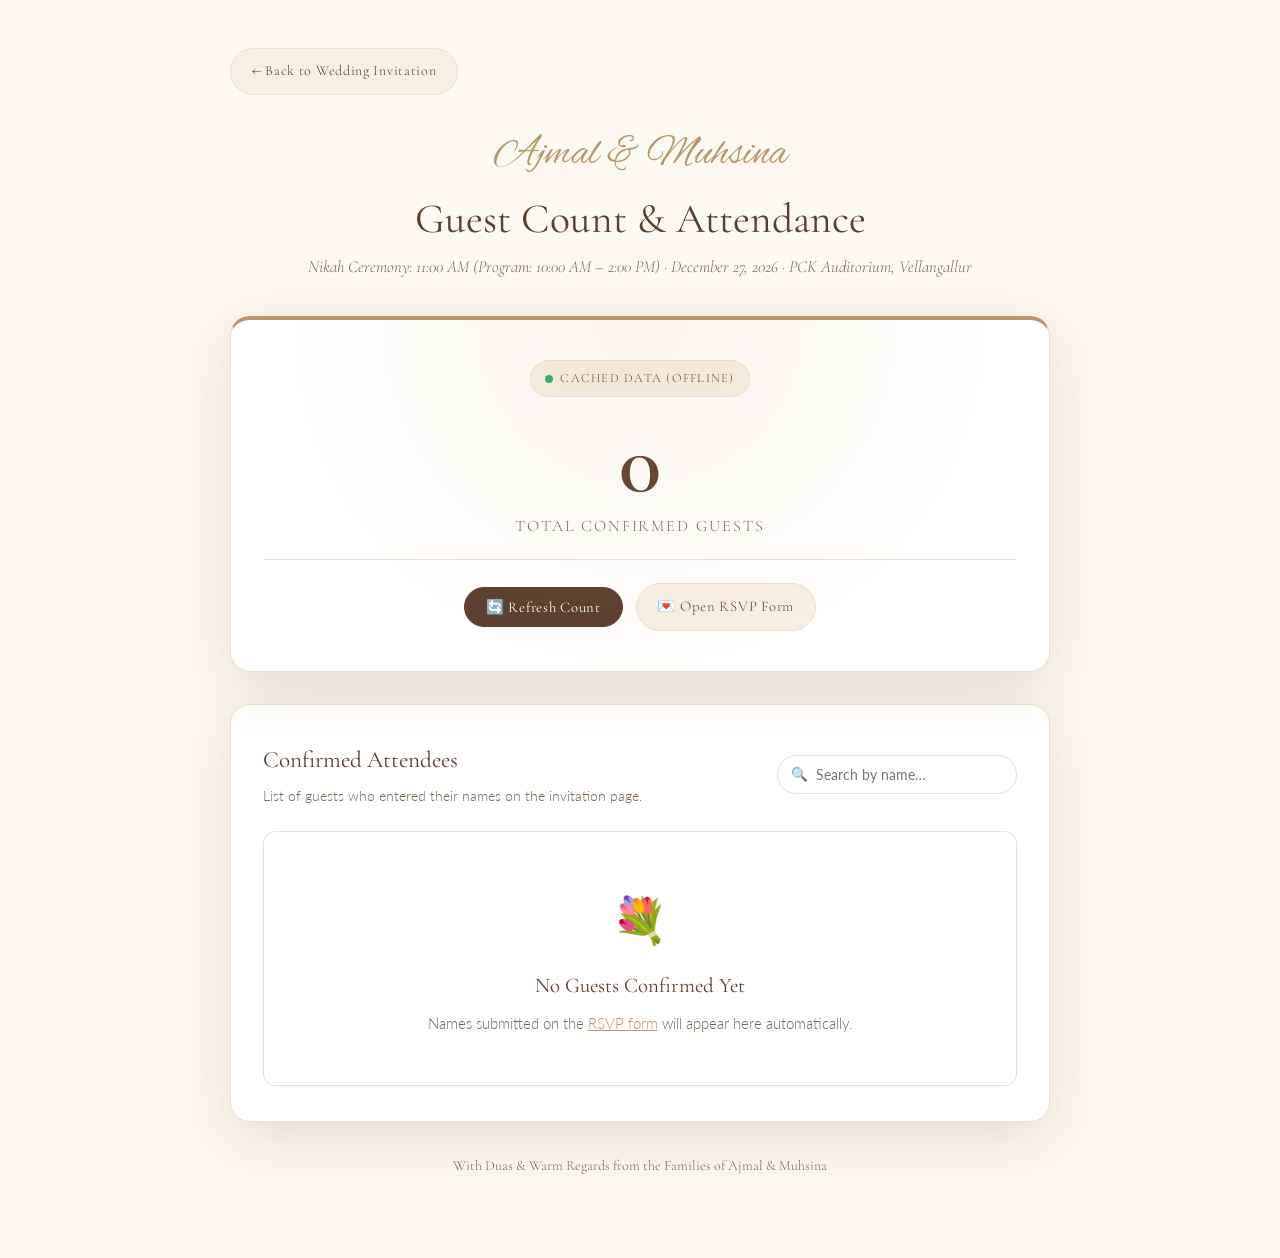
==== guest-count.html @ f3070ba5 "count-reminder" ====
<!DOCTYPE html>
<html lang="en">

<head>
  <meta charset="UTF-8" />
  <meta name="viewport" content="width=device-width, initial-scale=1.0" />
  <title>Guest Count &amp; Attendees — Ajmal &amp; Muhsina Wedding</title>
  <meta name="description" content="Live guest count and attendees list for the wedding of Ajmal &amp; Muhsina." />
  <link rel="preconnect" href="https://fonts.googleapis.com" />
  <link rel="preconnect" href="https://fonts.gstatic.com" crossorigin />
  <link
    href="https://fonts.googleapis.com/css2?family=Alex+Brush&family=Amiri:ital,wght@0,400;0,700;1,400&family=Cormorant+Garamond:ital,wght@0,300;0,400;0,500;0,600;1,300;1,400;1,600&family=Great+Vibes&family=Lato:wght@300;400;700&family=Playfair+Display:ital,wght@0,400;0,600;1,400&display=swap"
    rel="stylesheet" />
  <link rel="stylesheet" href="style.css" />
</head>

<body class="count-page" id="guest-count-page">

  <div class="count-page__container">

    <!-- Top Navigation / Return -->
    <div style="margin-bottom: 1.5rem; text-align: left;">
      <a href="index.html" class="btn-action btn-action--secondary" style="font-size: 0.88rem;">
        <span>← Back to Wedding Invitation</span>
      </a>
    </div>

    <!-- Header -->
    <header class="count-page__header">
      <div class="count-page__brand script">Ajmal &amp; Muhsina</div>
      <h1 class="count-page__title serif">Guest Count &amp; Attendance</h1>
      <p class="count-page__sub">Nikah Ceremony: 11:00 AM (Program: 10:00 AM – 2:00 PM) · December 27, 2026 · PCK Auditorium, Vellangallur</p>
    </header>

    <!-- Main Counter Card -->
    <section class="count-card-main">
      <div class="guest-counter-badge" style="margin-bottom: 0.8rem;">
        <span class="live-dot"></span>
        <span id="guest-sync-status">Live Count</span>
      </div>

      <div>
        <div class="count-big-number" id="guest-total-count">0</div>
        <div class="count-label-sub">Total Confirmed Guests</div>
      </div>

      <div class="count-actions-bar">
        <button type="button" class="btn-action btn-action--primary" onclick="loadGuestCountData(true)">
          <span>🔄 Refresh Count</span>
        </button>
        <a href="index.html#rsvp" class="btn-action btn-action--secondary">
          <span>💌 Open RSVP Form</span>
        </a>
        <button type="button" id="btn-open-sheet" class="btn-action btn-action--secondary" style="display: none;" onclick="openGoogleSheet()">
          <span>📊 Open Google Sheet</span>
        </button>
      </div>
    </section>

    <!-- Guest Attendees List Card -->
    <section class="count-list-card">
      <div class="count-list-header">
        <div>
          <h3 class="serif">Confirmed Attendees</h3>
          <p style="font-size: 0.88rem; color: var(--text-muted); margin-top: 0.2rem;">
            List of guests who entered their names on the invitation page.
          </p>
        </div>

        <div class="search-wrap">
          <span class="search-icon">🔍</span>
          <input
            type="text"
            id="guest-search"
            class="guest-search-input"
            placeholder="Search by name…"
            oninput="filterGuestList()"
          />
        </div>
      </div>

      <div class="guests-table-wrap">
        <table class="guests-table" id="guests-table">
          <thead>
            <tr>
              <th style="width: 70px; text-align: center;">#</th>
              <th>Guest Name</th>
              <th style="width: 220px;">Confirmed On</th>
            </tr>
          </thead>
          <tbody id="guests-tbody">
            <!-- Dynamically populated -->
          </tbody>
        </table>

        <!-- Empty State -->
        <div id="guests-empty-state" class="guests-empty-state">
          <div class="guests-empty-icon">💐</div>
          <h4 class="serif" style="font-size: 1.3rem; color: var(--brown); margin-bottom: 0.4rem;">No Guests Confirmed Yet</h4>
          <p style="font-size: 0.92rem; color: var(--text-muted);">
            Names submitted on the <a href="index.html#rsvp" style="color: var(--gold); text-decoration: underline;">RSVP form</a> will appear here automatically.
          </p>
        </div>
      </div>
    </section>

    <!-- Footer Note -->
    <footer style="text-align: center; color: var(--text-muted); font-size: 0.88rem; font-family: var(--font-serif); margin-top: 1.5rem;">
      <p>With Duas &amp; Warm Regards from the Families of Ajmal &amp; Muhsina</p>
    </footer>

  </div>

  <script src="script.js?v=2.2"></script>
  <script>
    // Immediate execution guarantee
    if (typeof loadGuestCountData === 'function') {
      loadGuestCountData(false);
    }
  </script>
</body>

</html>
---- style.css ----
/* ═══════════════════════════════════════════
   WEDDING INVITATION — PREMIUM CSS
   Ajmal & Muhsina · December 2026
═══════════════════════════════════════════ */

/* ── RESET & TOKENS ── */
*, *::before, *::after { box-sizing: border-box; margin: 0; padding: 0; }

:root {
  --cream:        #fdf8f1;
  --cream-warm:   #f7efe3;
  --cream-muted:  #c8b89a;
  --parchment:    #ede0cc;
  --gold:         #b8976a;
  --gold-light:   #d4b483;
  --gold-pale:    #f0e0c0;
  --brown:        #5c3d2e;
  --brown-dark:   #3a2418;
  --brown-deep:   #2a1a0e;
  --green-sage:   #7a9e7e;
  --text-main:    #3a2a1a;
  --text-muted:   #7a6655;
  --text-light:   #a89070;
  --shadow-soft:  0 8px 40px rgba(90,60,30,.10);
  --shadow-card:  0 16px 60px rgba(90,60,30,.14);
  --radius-lg:    20px;
  --radius-card:  16px;
  --transition:   0.35s cubic-bezier(.4,0,.2,1);
  --font-script:  'Alex Brush', 'Great Vibes', cursive;
  --font-serif:   'Cormorant Garamond', 'Playfair Display', serif;
  --font-body:    'Lato', sans-serif;
  --font-arabic:  'Amiri', 'Traditional Arabic', serif;
}

html { scroll-behavior: smooth; font-size: 16px; }

body {
  background: var(--cream);
  color: var(--text-main);
  font-family: var(--font-body);
  font-weight: 300;
  line-height: 1.75;
  overflow-x: hidden;
}

/* ── TYPOGRAPHY HELPERS ── */
.script   { font-family: var(--font-script); }
.serif    { font-family: var(--font-serif); font-weight: 400; }
.script-lg { font-family: var(--font-script); font-size: clamp(1.6rem, 3vw, 2.4rem); color: var(--brown); }

/* ── UTILITIES ── */
.container { max-width: 1100px; margin: 0 auto; padding: 0 2rem; text-align: center; }
.container--narrow { max-width: 780px; }
.hidden { display: none !important; }

/* ══════════════════════════════════════════ */
/*  NAV                                       */
/* ══════════════════════════════════════════ */
.nav {
  position: fixed; top: 0; left: 0; right: 0; z-index: 100;
  display: flex; align-items: center; justify-content: space-between;
  padding: 1.1rem 2.5rem;
  background: rgba(253,248,241,.92);
  backdrop-filter: blur(12px);
  border-bottom: 1px solid rgba(184,151,106,.18);
  transition: box-shadow var(--transition);
}
.nav.scrolled { box-shadow: 0 4px 24px rgba(90,60,30,.10); }
.nav-brand {
  font-size: 2rem; color: var(--gold); letter-spacing: 0.02em;
  pointer-events: none; user-select: none;
}
.nav-links { list-style: none; display: flex; gap: 2.4rem; }
.nav-links a {
  text-decoration: none; font-family: var(--font-serif);
  font-size: 0.92rem; letter-spacing: .12em; text-transform: uppercase;
  color: var(--text-main); transition: color var(--transition);
  position: relative; padding-bottom: 3px;
}
.nav-links a::after {
  content: ''; position: absolute; bottom: 0; left: 50%; right: 50%;
  height: 1px; background: var(--gold);
  transition: left var(--transition), right var(--transition);
}
.nav-links a:hover { color: var(--gold); }
.nav-links a:hover::after { left: 0; right: 0; }
.nav-toggle { display: none; background: none; border: none; font-size: 1.4rem; cursor: pointer; color: var(--brown); }

/* ══════════════════════════════════════════ */
/*  HERO — Image-Free Premium Edition         */
/* ══════════════════════════════════════════ */
.hero {
  position: relative;
  min-height: 100vh;
  display: flex; align-items: center; justify-content: center;
  overflow: hidden;
}

/* ── Layered parchment / cream background ── */
.hero-bg-gradient {
  position: absolute; inset: 0; z-index: 0;
  background:
    radial-gradient(ellipse 80% 60% at 50% 0%,   #f7efe3 0%, transparent 70%),
    radial-gradient(ellipse 60% 50% at 10% 100%,  #ede0cc 0%, transparent 65%),
    radial-gradient(ellipse 60% 50% at 90% 100%,  #ede0cc 0%, transparent 65%),
    linear-gradient(170deg, #fdf8f1 0%, #f3e8d8 50%, #ede0cc 100%);
}

/* Subtle paper noise texture overlay */
.hero-noise {
  position: absolute; inset: 0; z-index: 1; pointer-events: none;
  background-image: url("data:image/svg+xml,%3Csvg xmlns='http://www.w3.org/2000/svg' width='300' height='300'%3E%3Cfilter id='n'%3E%3CfeTurbulence type='fractalNoise' baseFrequency='0.75' numOctaves='4' stitchTiles='stitch'/%3E%3C/filter%3E%3Crect width='300' height='300' filter='url(%23n)' opacity='0.03'/%3E%3C/svg%3E");
  opacity: 0.5;
}
@media (max-width: 900px) {
  .hero-noise { display: none; }
}

/* ── Botanical SVG panels ── */
.hero-floral {
  position: absolute; z-index: 2; pointer-events: none;
  width: clamp(220px, 26vw, 380px);
}
.hero-floral--tl { top: -20px; left: -20px; transform-origin: top left; }
.hero-floral--br { bottom: -20px; right: -20px; transform-origin: bottom right; transform: scaleX(-1); }

/* ── Corner frame swirls ── */
.hero-corner {
  position: absolute; z-index: 3; pointer-events: none;
  width: clamp(80px, 9vw, 130px); height: auto;
}
.hero-corner--tl { top: 0; left: 0; }
.hero-corner--tr { top: 0; right: 0; }
.hero-corner--bl { bottom: 0; left: 0; transform: rotate(180deg) scaleX(-1); }
.hero-corner--br { bottom: 0; right: 0; transform: scaleX(-1) rotate(180deg); }

/* ── Ambient gold glow orbs (Soft gradient without expensive filter: blur) ── */
.hero-orb {
  position: absolute; border-radius: 50%; pointer-events: none; z-index: 1;
}
.hero-orb--1 {
  width: 700px; height: 700px;
  background: radial-gradient(circle, rgba(212,180,131,.25) 0%, rgba(240,224,192,.08) 45%, transparent 70%);
  top: 50%; left: 50%; transform: translate(-50%, -50%);
  will-change: transform;
  animation: orbFloat1 10s ease-in-out infinite;
}
.hero-orb--2 {
  width: 320px; height: 320px;
  background: radial-gradient(circle, rgba(184,151,106,.18) 0%, transparent 70%);
  bottom: 80px; left: 8%;
  will-change: transform;
  animation: orbFloat2 13s ease-in-out infinite;
}
.hero-orb--3 {
  width: 280px; height: 280px;
  background: radial-gradient(circle, rgba(200,173,133,.15) 0%, transparent 70%);
  bottom: 80px; right: 8%;
  will-change: transform;
  animation: orbFloat2 11s ease-in-out infinite reverse;
}
@keyframes orbFloat1 { 0%,100% { transform: translate(-50%, -50%) translate3d(0, 0, 0); } 50% { transform: translate(-50%, -50%) translate3d(0, -20px, 0); } }
@keyframes orbFloat2 { 0%,100% { transform: translate3d(0, 0, 0); } 50% { transform: translate3d(0, -15px, 0); } }

@media (max-width: 900px) {
  .hero-orb--1, .hero-orb--2, .hero-orb--3 {
    animation: none !important;
  }
}

/* ══════════════════════════════════════════ */
/*  HERO CONTENT                              */
/* ══════════════════════════════════════════ */
.hero-content {
  position: relative; z-index: 10;
  display: flex; flex-direction: column; align-items: center;
  gap: 0; padding: clamp(110px, 14vh, 130px) 2rem 2.5rem;
  text-align: center;
}

/* ── Top label row ── */
.hero-top-row {
  display: flex; align-items: center; gap: 1.2rem; margin-bottom: 1rem;
}
.hero-line-dec {
  display: block; width: 60px; height: 1px;
  background: linear-gradient(to right, transparent, var(--gold));
}
.hero-top-row .hero-line-dec:last-child {
  background: linear-gradient(to left, transparent, var(--gold));
}
.hero-pre {
  font-family: var(--font-serif); font-style: italic;
  color: var(--text-muted); font-size: clamp(.82rem, 1.6vw, 1rem);
  letter-spacing: .18em; white-space: nowrap;
}

/* ── Date badge ── */
.hero-date-badge {
  display: inline-flex; align-items: center;
  border: 1px solid var(--gold);
  border-radius: 50px; padding: .4rem 1.6rem;
  font-family: var(--font-serif); font-size: clamp(.72rem, 1.3vw, .88rem);
  letter-spacing: .22em; text-transform: uppercase;
  color: var(--gold); margin-bottom: 1.4rem;
  background: rgba(255,255,255,.85);
  backdrop-filter: blur(6px);
  box-shadow: 0 2px 18px rgba(184,151,106,.15);
}
@media (max-width: 900px) {
  .nav { backdrop-filter: none; background: rgba(253,248,241, 0.98); }
  .hero-date-badge { backdrop-filter: none; background: rgba(255,255,255, 0.92); }
}

/* ══════════════════════════════════════════ */
/*  SVG SCRIPT NAME — WRITE-ON ANIMATION      */
/* ══════════════════════════════════════════ */
.hero-name-block {
  line-height: 0; /* remove inline-block gap */
  margin: -0.3rem 0;
}
.hero-svg-name {
  width: clamp(340px, 62vw, 700px);
  height: auto;
  overflow: visible;
}
.svg-name-text {
  font-family: var(--font-script);
  font-size: 110px;
  fill: transparent;
  stroke: var(--brown);
  stroke-width: 1.4;
  paint-order: stroke fill;
  filter: drop-shadow(0 2px 8px rgba(90,40,15,.12));
  /* Write-on: the animation is applied via JS using getComputedTextLength */
}
@media (max-width: 900px) {
  .svg-name-text { filter: none; }
}

/* After draw completes, fill fades in */
.svg-name-text.filled {
  animation: nameFill 1.2s ease forwards;
}
@keyframes nameFill {
  from { fill: transparent; stroke: var(--brown); stroke-width: 1.2; }
  to   { fill: var(--brown); stroke: var(--brown); stroke-width: 0; }
}

/* ── Ampersand row ── */
.hero-amp-row {
  display: flex; align-items: center; gap: 1.4rem;
  margin: 0.4rem 0 0.4rem;
}
.hero-ornament {
  color: var(--gold); font-size: .9rem; opacity: .7;
  animation: twinkle 3s ease-in-out infinite;
}
.hero-ornament:last-child { animation-delay: 1.5s; }
@keyframes twinkle { 0%,100% { opacity:.7; transform:scale(1); } 50% { opacity:1; transform:scale(1.3); } }
.hero-amp-big {
  font-family: var(--font-script); font-size: clamp(2.4rem, 5vw, 4rem);
  color: var(--gold); line-height: 1;
}

/* ── Tagline ── */
.hero-tagline {
  font-family: var(--font-serif); font-style: italic;
  color: var(--text-muted); font-size: clamp(.88rem, 1.7vw, 1.05rem);
  letter-spacing: .1em; margin-top: 1rem;
}

/* ── Gold rule ── */
.hero-rule {
  display: flex; align-items: center; gap: 1rem; margin: 1rem 0 0.8rem;
}
.rule-line { flex: 1; max-width: 100px; height: 1px; background: var(--gold); opacity: .5; }
.rule-icon { color: var(--gold); font-size: .55rem; }

/* ── Footer row ── */
.hero-footer-row { margin-bottom: 0.6rem; }
.hero-location {
  font-family: var(--font-serif); font-size: clamp(.78rem, 1.4vw, .92rem);
  letter-spacing: .1em; color: var(--text-muted);
}

/* ── Scroll CTA ── */
.hero-scroll {
  display: flex; flex-direction: column; align-items: center; gap: 0.3rem;
  text-decoration: none; color: var(--text-muted);
  font-family: var(--font-serif); font-size: .78rem; letter-spacing: .15em;
  margin-top: 1rem; animation: bounce 2.2s ease-in-out infinite;
  text-transform: uppercase;
}
.scroll-arrow { font-size: 1.1rem; color: var(--gold); }
@keyframes bounce { 0%,100% { transform: translateY(0); } 50% { transform: translateY(6px); } }

/* ── FADE ANIMATIONS ── */
.fade-in-up { opacity: 0; transform: translateY(28px); animation: fadeUp .9s ease forwards; }
.delay-1 { animation-delay: .3s; }
.delay-2 { animation-delay: .7s; }
.delay-3 { animation-delay: 1.1s; }
.delay-4 { animation-delay: 1.5s; }
.delay-5 { animation-delay: 2.2s; }
.delay-6 { animation-delay: 2.7s; }
@keyframes fadeUp { to { opacity: 1; transform: translateY(0); } }

/* ── SCROLL REVEAL ── */
.reveal { opacity: 0; transform: translateY(36px); transition: opacity .8s ease, transform .8s ease; }
.reveal.visible { opacity: 1; transform: translateY(0); }




/* ══════════════════════════════════════════ */
/*  SECTIONS                                  */
/* ══════════════════════════════════════════ */
.section { padding: 100px 0; }
.section--warm { background: var(--cream-warm); }
.section--dark { background: var(--brown-dark); }

.section-label {
  font-family: var(--font-serif); font-style: italic;
  color: var(--gold); font-size: .9rem; letter-spacing: .18em;
  margin-bottom: .8rem; text-transform: uppercase;
}
.section-title {
  font-size: clamp(2rem, 4.5vw, 3.2rem);
  color: var(--brown); line-height: 1.2;
  margin-bottom: 1.2rem;
}
.section-sub {
  font-family: var(--font-serif); font-style: italic;
  color: var(--gold); font-size: 1rem; margin-bottom: 3rem;
}
.invitation-body {
  max-width: 600px; margin: 0 auto 2.8rem;
  color: var(--text-muted); line-height: 1.9;
  font-size: 1.03rem;
}

/* ══════════════════════════════════════════ */
/*  INVITATION — DATE CARD                    */
/* ══════════════════════════════════════════ */
.date-card {
  display: flex; align-items: center; justify-content: center; gap: 0;
  background: white; border: 1px solid var(--parchment);
  border-radius: var(--radius-lg);
  box-shadow: var(--shadow-card);
  max-width: 540px; margin: 0 auto 2.4rem;
  overflow: hidden;
}
.date-col {
  flex: 1; display: flex; flex-direction: column; align-items: center;
  padding: 2.4rem 1.4rem; gap: .3rem;
}
.date-col--main {
  background: linear-gradient(135deg, var(--brown) 0%, var(--brown-dark) 100%);
  border-radius: 12px; margin: 10px;
  padding: 2rem 2.4rem; flex: 0 0 auto;
  box-shadow: 0 4px 24px rgba(90,40,15,.3);
}
.date-label {
  font-family: var(--font-serif); text-transform: uppercase;
  letter-spacing: .2em; font-size: .72rem;
  color: var(--text-light);
}
.date-col--main .date-label { color: rgba(255,255,255,.6); }
.date-value { font-family: var(--font-script); font-size: 2.2rem; color: var(--brown); line-height: 1.1; }
.date-number {
  font-family: var(--font-serif); font-size: 4rem; font-weight: 300;
  color: white; line-height: 1; letter-spacing: -.02em;
}
.date-day {
  font-family: var(--font-serif); font-style: italic;
  color: var(--gold-light); font-size: .88rem; letter-spacing: .1em;
}

/* INFO PILLS */
.time-venue-row {
  display: flex; flex-wrap: wrap; justify-content: center; gap: 1rem; margin-bottom: 2rem;
}
.info-pill {
  display: flex; align-items: center; gap: .6rem;
  padding: .7rem 1.4rem; background: white;
  border: 1px solid var(--parchment); border-radius: 50px;
  box-shadow: var(--shadow-soft);
  font-family: var(--font-serif); font-size: .92rem; color: var(--text-muted);
  transition: transform var(--transition);
}
.info-pill:hover { transform: translateY(-2px); }
.info-icon { font-size: 1rem; }

/* BUTTONS */
.btn-outline {
  display: inline-flex;
  align-items: center;
  justify-content: center;
  gap: .5rem;
  padding: .85rem 1.8rem;
  border: 1.5px solid var(--gold);
  border-radius: 50px;
  font-family: var(--font-serif);
  font-size: .95rem;
  letter-spacing: .1em;
  color: var(--brown);
  text-decoration: none;
  transition: all var(--transition);
  margin-bottom: 0;
  line-height: 1.2;
}
.btn-outline:hover { background: var(--gold); color: white; transform: translateY(-2px); }
.btn-primary {
  display: block; width: 100%; padding: 1.1rem;
  background: linear-gradient(135deg, var(--brown) 0%, var(--brown-dark) 100%);
  color: white; border: none; border-radius: 50px; cursor: pointer;
  font-family: var(--font-serif); font-size: 1.05rem; letter-spacing: .1em;
  transition: all var(--transition); margin-top: 1.6rem;
  box-shadow: 0 8px 28px rgba(90,40,15,.28);
}
.btn-primary:hover { transform: translateY(-3px); box-shadow: 0 12px 36px rgba(90,40,15,.38); }
.btn-text {
  font-family: var(--font-serif); font-style: italic;
  color: var(--gold); text-decoration: none; font-size: 1rem;
  letter-spacing: .06em; transition: color var(--transition);
}
.btn-text:hover { color: var(--brown); }

/* ── COUNTDOWN ── */
.countdown-wrap {
  display: flex; align-items: center; justify-content: center; gap: 1rem;
  margin-top: 1rem;
}
.countdown-item {
  display: flex; flex-direction: column; align-items: center;
  background: linear-gradient(135deg, var(--brown) 0%, var(--brown-dark) 100%);
  border-radius: 14px; padding: 1.2rem 1.6rem; min-width: 90px;
  box-shadow: 0 8px 28px rgba(90,40,15,.22);
}
.cd-num {
  font-family: var(--font-serif); font-size: 2.4rem; font-weight: 300;
  color: white; line-height: 1;
}
.cd-label {
  font-size: .68rem; text-transform: uppercase; letter-spacing: .18em;
  color: rgba(255,255,255,.6); margin-top: .2rem;
}
.cd-sep { font-family: var(--font-serif); font-size: 2rem; color: var(--gold); }

/* ══════════════════════════════════════════ */
/*  OUR LOVE STORY SECTION                    */
/* ══════════════════════════════════════════ */
.story-section {
  background: var(--cream-warm);
}
.story-quote {
  font-size: clamp(1.4rem, 2.5vw, 2.1rem);
  color: var(--brown);
  margin-top: -.5rem; margin-bottom: 2.5rem;
}

/* ── Milestones Grid ── */
.story-milestones {
  display: grid;
  grid-template-columns: repeat(4, 1fr);
  gap: 1.2rem;
  margin-bottom: 2.8rem;
}
@media (max-width: 900px) {
  .story-milestones {
    grid-template-columns: repeat(2, 1fr);
  }
}
@media (max-width: 500px) {
  .story-milestones {
    grid-template-columns: 1fr;
  }
}
.milestone-card {
  background: white;
  padding: 1.4rem 1.1rem;
  border-radius: var(--radius-card);
  border: 1px solid var(--parchment);
  box-shadow: var(--shadow-soft);
  text-align: center;
  transition: transform var(--transition);
}
.milestone-card:hover { transform: translateY(-4px); }
.milestone-icon { font-size: 1.8rem; margin-bottom: .4rem; }
.milestone-year {
  display: inline-block;
  font-family: var(--font-serif); font-size: .75rem;
  letter-spacing: .15em; text-transform: uppercase;
  color: var(--gold); background: var(--cream-warm);
  padding: .2rem .7rem; border-radius: 50px;
  margin-bottom: .6rem;
}
.milestone-card h3 {
  font-family: var(--font-serif); font-size: 1.1rem;
  color: var(--brown); margin-bottom: .4rem;
}
.milestone-card p {
  font-size: .85rem; color: var(--text-muted); line-height: 1.55;
}

/* ── Narrative Story Card ── */
.story-card {
  background: white;
  border-radius: var(--radius-lg);
  border: 1px solid var(--parchment);
  box-shadow: var(--shadow-card);
  padding: 3rem 2.4rem 2.5rem;
  text-align: left;
  position: relative;
  overflow: hidden;
}
.story-card::before {
  content: '';
  position: absolute; top: 0; left: 0; right: 0; height: 4px;
  background: linear-gradient(to right, var(--gold-light), var(--brown), var(--gold-light));
}
.story-card__header {
  display: flex; align-items: center; justify-content: center; gap: .8rem;
  margin-bottom: 2rem; color: var(--gold);
}
.story-card__sub {
  font-family: var(--font-serif); font-size: .82rem;
  letter-spacing: .2em; text-transform: uppercase;
  color: var(--text-muted);
}
.story-card__dec { font-size: .7rem; }

.story-body {
  max-width: 680px; margin: 0 auto;
}
.story-p {
  font-family: var(--font-serif);
  font-size: 1.1rem;
  color: var(--text-main);
  line-height: 1.85;
  margin-bottom: 1.4rem;
}
.story-lead {
  font-size: 1.35rem; font-style: italic;
  color: var(--brown); line-height: 1.6;
  text-align: center; margin-bottom: 2rem;
}
.story-highlight-box {
  background: var(--cream-warm);
  border-left: 3px solid var(--gold);
  border-radius: 0 12px 12px 0;
  padding: 1.2rem 1.6rem;
  margin: 2rem 0;
  position: relative;
}
.story-highlight-box p {
  font-family: var(--font-serif); font-style: italic;
  font-size: 1.15rem; color: var(--brown-dark);
  line-height: 1.75; margin: 0;
}
.quote-mark {
  font-family: var(--font-serif); font-size: 3rem;
  color: var(--gold-light); position: absolute;
  top: -10px; right: 15px; opacity: .4;
  line-height: 1; pointer-events: none;
}
.story-tagline {
  font-size: 1.12rem; font-weight: 500;
  color: var(--brown); text-align: center;
  margin-top: 1.8rem; margin-bottom: .8rem;
}
.story-blessing {
  font-size: 1.15rem; text-align: center;
  color: var(--text-muted);
}
.story-blessing em {
  color: var(--brown); font-style: italic; font-weight: 600;
}
.story-ending {
  font-size: 1.15rem; text-align: center;
  color: var(--brown); font-style: italic; font-weight: 600;
  margin-top: 1.2rem; line-height: 1.8;
}

.story-card__footer {
  text-align: center; margin-top: 2rem;
  padding-top: 1.6rem;
  border-top: 1px solid var(--parchment);
}
.story-signature {
  font-size: 2.6rem; color: var(--gold);
}

@media (max-width: 600px) {
  .story-card { padding: 2rem 1.4rem 1.8rem; }
  .story-p { font-size: 1.02rem; line-height: 1.75; }
  .story-lead { font-size: 1.18rem; }
  .story-highlight-box { padding: 1rem 1.2rem; }
}

/* ══════════════════════════════════════════ */
/*  EVENTS — Card Grid                        */
/* ══════════════════════════════════════════ */
.events-grid {
  display: grid;
  grid-template-columns: repeat(auto-fit, minmax(320px, 1fr));
  gap: 2rem;
  margin-bottom: 3rem;
  max-width: 580px;
  margin-left: auto; margin-right: auto;
}

.event-card {
  background: white;
  border-radius: var(--radius-lg);
  box-shadow: var(--shadow-card);
  border: 1px solid var(--parchment);
  overflow: hidden;
  transition: transform var(--transition), box-shadow var(--transition);
}
.event-card:hover {
  transform: translateY(-6px);
  box-shadow: 0 16px 48px rgba(90,40,15,.18);
}
/* Highlighted card (wedding day) */
.event-card--highlight {
  border: 2px solid var(--gold);
  box-shadow: 0 8px 32px rgba(184,151,106,.25);
}

/* ── Ribbon / header ── */
.event-card__ribbon {
  padding: .7rem 1.4rem;
  font-family: var(--font-serif); font-size: .88rem;
  letter-spacing: .15em; text-transform: uppercase;
  background: linear-gradient(135deg, var(--brown) 0%, var(--brown-dark) 100%);
  color: white; text-align: center;
}
.event-card__ribbon--eve {
  background: linear-gradient(135deg, #6b5b3c 0%, #4a3c28 100%);
}
.event-card__ribbon--wedding {
  background: linear-gradient(135deg, var(--gold) 0%, #c8a057 100%);
  color: var(--brown-dark);
}

/* ── Date block ── */
.event-card__date {
  display: flex; flex-direction: column; align-items: center;
  padding: 1.4rem 1rem .8rem;
  border-bottom: 1px solid var(--parchment);
}
.event-card__day {
  font-family: var(--font-serif); font-size: 3.4rem; font-weight: 300;
  color: var(--brown); line-height: 1; letter-spacing: -.02em;
}
.event-card__month {
  font-family: var(--font-script); font-size: 1.5rem;
  color: var(--gold); line-height: 1.3;
}
.event-card__weekday {
  font-family: var(--font-serif); font-style: italic;
  font-size: .82rem; color: var(--text-muted);
  letter-spacing: .12em;
}

/* ── Details block ── */
.event-card__details {
  padding: 1.2rem 1.4rem 1.6rem;
}
.event-card__row {
  display: flex; align-items: flex-start; gap: .6rem;
  margin-bottom: .7rem;
  font-family: var(--font-body); font-size: .92rem; color: var(--text-muted);
  line-height: 1.6;
}
.event-card__row--sub {
  padding-left: .2rem;
  font-size: .88rem;
}
.event-card__icon { flex-shrink: 0; font-size: 1rem; }

.event-card__map-link {
  display: inline-block;
  font-family: var(--font-serif); font-style: italic;
  font-size: .88rem; color: var(--gold);
  text-decoration: none; margin-top: .3rem; margin-bottom: .6rem;
  letter-spacing: .05em;
  transition: color var(--transition);
}
.event-card__map-link:hover { color: var(--brown); }

.event-card__divider {
  width: 100%; height: 1px;
  background: linear-gradient(to right, transparent, var(--gold-pale), transparent);
  margin: 1rem 0;
}

.event-card__note {
  font-family: var(--font-serif); font-style: italic;
  font-size: .82rem; color: var(--gold);
  margin-top: .4rem; text-align: center;
  letter-spacing: .08em;
}

.rings-wrap { display: flex; justify-content: center; }
.rings-img { width: 200px; height: 200px; object-fit: cover; border-radius: 50%; box-shadow: var(--shadow-card); }

/* ══════════════════════════════════════════ */
/*  ACCOMMODATION                             */
/* ══════════════════════════════════════════ */
.accom-grid {
  display: grid; grid-template-columns: 1fr 1fr; gap: 2rem;
  margin-top: 3rem;
}
.accom-card {
  background: white; border-radius: var(--radius-lg);
  box-shadow: var(--shadow-card); overflow: hidden;
  transition: transform var(--transition), box-shadow var(--transition);
  border: 1px solid var(--parchment);
}
.accom-card:hover { transform: translateY(-6px); box-shadow: 0 24px 70px rgba(90,40,15,.18); }
.accom-img-wrap { position: relative; height: 240px; overflow: hidden; }
.accom-img-wrap img { width: 100%; height: 100%; object-fit: cover; transition: transform .5s ease; }
.accom-card:hover .accom-img-wrap img { transform: scale(1.06); }
.accom-badge {
  position: absolute; top: 1rem; right: 1rem;
  background: var(--brown); color: white;
  padding: .3rem .85rem; border-radius: 50px;
  font-size: .72rem; letter-spacing: .12em; text-transform: uppercase;
}
.accom-badge--alt { background: var(--green-sage); }
.accom-body { padding: 1.6rem 2rem 2rem; text-align: left; }
.accom-body h3 { font-family: var(--font-serif); font-size: 1.4rem; color: var(--brown); margin-bottom: .5rem; }
.accom-body p { color: var(--text-muted); font-size: .9rem; line-height: 1.8; margin-bottom: 1rem; }

/* ══════════════════════════════════════════ */
/*  GALLERY                                   */
/* ══════════════════════════════════════════ */
.gallery-label { color: var(--gold-light) !important; }
.gallery-title { color: var(--cream) !important; }
.gallery-body  { color: var(--cream-muted) !important; }

.gallery-grid {
  display: grid;
  grid-template-columns: repeat(4, 1fr);
  grid-auto-rows: 240px;
  gap: 1.4rem;
  margin-top: 3rem;
  max-width: 1100px;
  margin-left: auto; margin-right: auto;
  grid-auto-flow: dense;
}
.gallery-item {
  position: relative; overflow: hidden;
  border-radius: var(--radius-card);
  cursor: pointer;
  box-shadow: 0 10px 30px rgba(0,0,0,.35);
  border: 1px solid rgba(184,151,106,.2);
}
.gallery-item img {
  width: 100%; height: 100%;
  object-fit: cover;
  transition: transform .6s cubic-bezier(.16,1,.3,1);
  display: block;
}

/* Premium Asymmetric Pattern (Desktop) */
@media (min-width: 901px) {
  .gallery-item:nth-child(7n+1) { grid-column: span 2; grid-row: span 2; }
  .gallery-item:nth-child(7n+2) { grid-column: span 1; grid-row: span 2; }
  .gallery-item:nth-child(7n+3) { grid-column: span 1; grid-row: span 1; }
  .gallery-item:nth-child(7n+4) { grid-column: span 1; grid-row: span 1; }
  .gallery-item:nth-child(7n+5) { grid-column: span 2; grid-row: span 1; }
  .gallery-item:nth-child(7n+6) { grid-column: span 1; grid-row: span 1; }
  .gallery-item:nth-child(7n+7) { grid-column: span 1; grid-row: span 1; }

  /* Engagement Grid Pattern (5 Items) */
  .gallery-grid--engagement .gallery-item:nth-child(1) { grid-column: span 2; grid-row: span 2; }
  .gallery-grid--engagement .gallery-item:nth-child(2) { grid-column: span 1; grid-row: span 2; }
  .gallery-grid--engagement .gallery-item:nth-child(3) { grid-column: span 1; grid-row: span 2; }
  .gallery-grid--engagement .gallery-item:nth-child(4) { grid-column: span 2; grid-row: span 2; }
  .gallery-grid--engagement .gallery-item:nth-child(5) { grid-column: span 2; grid-row: span 2; }
}

/* Premium Asymmetric Pattern (Tablet/Mobile) */
@media (max-width: 900px) {
  .gallery-grid {
    grid-template-columns: repeat(2, 1fr);
    grid-auto-rows: 200px;
    gap: 1rem;
  }
  .gallery-item:nth-child(5n+1) { grid-column: span 2; grid-row: span 2; }
  .gallery-item:nth-child(5n+2) { grid-column: span 1; grid-row: span 1; }
  .gallery-item:nth-child(5n+3) { grid-column: span 1; grid-row: span 1; }
  .gallery-item:nth-child(5n+4) { grid-column: span 1; grid-row: span 1; }
  .gallery-item:nth-child(5n+5) { grid-column: span 1; grid-row: span 1; }
  .gallery-item:nth-child(14) { grid-column: span 2; grid-row: span 1; }
}
.gallery-item:hover img { transform: scale(1.07); }
.gallery-caption {
  position: absolute; bottom: 0; left: 0; right: 0;
  padding: 3rem 1.4rem 1.2rem;
  background: linear-gradient(to top, rgba(15,8,3,.88), transparent);
  font-family: var(--font-serif); font-style: italic;
  color: var(--cream); font-size: 1.1rem; letter-spacing: .04em;
  transform: translateY(4px);
  transition: transform var(--transition);
}
.gallery-item:hover .gallery-caption { transform: translateY(0); }

/* ══════════════════════════════════════════ */
/*  RSVP & GUEST ATTENDANCE                   */
/* ══════════════════════════════════════════ */
.rsvp-section {
  position: relative;
}

/* ── Live Guest Counter Card ── */
.guest-counter-card {
  background: white;
  border: 1px solid var(--parchment);
  border-radius: var(--radius-lg);
  box-shadow: var(--shadow-card);
  padding: 1.5rem 2.2rem;
  max-width: 540px;
  margin: 0 auto 2.2rem;
  display: flex;
  align-items: center;
  justify-content: space-between;
  gap: 1.2rem;
  position: relative;
  overflow: hidden;
  border-top: 4px solid var(--gold);
}

.guest-counter-card::before {
  content: '';
  position: absolute;
  top: 0; left: 0; right: 0; bottom: 0;
  background: radial-gradient(circle at top right, rgba(212,180,131,0.12), transparent 70%);
  pointer-events: none;
}

.guest-counter-left {
  display: flex;
  align-items: center;
  gap: 1.2rem;
  text-align: left;
}

.guest-counter-icon {
  font-size: 2.6rem;
  line-height: 1;
  filter: drop-shadow(0 2px 8px rgba(184,151,106,0.25));
}

.guest-counter-number {
  font-family: var(--font-serif);
  font-size: 2.8rem;
  font-weight: 600;
  color: var(--brown);
  line-height: 1;
  display: inline-block;
  transition: transform 0.3s ease, color 0.3s ease;
}

.guest-counter-number.bump {
  animation: counterBump 0.5s cubic-bezier(0.175, 0.885, 0.32, 1.275);
}

@keyframes counterBump {
  0% { transform: scale(1); }
  50% { transform: scale(1.3); color: var(--gold); }
  100% { transform: scale(1); }
}

.guest-counter-label {
  font-family: var(--font-serif);
  font-size: 0.88rem;
  letter-spacing: 0.08em;
  text-transform: uppercase;
  color: var(--text-muted);
  margin-top: 0.2rem;
}

.guest-counter-badge {
  display: inline-flex;
  align-items: center;
  gap: 0.45rem;
  background: var(--cream-warm);
  border: 1px solid var(--parchment);
  color: var(--brown);
  font-family: var(--font-serif);
  font-size: 0.78rem;
  letter-spacing: 0.1em;
  text-transform: uppercase;
  padding: 0.4rem 0.9rem;
  border-radius: 50px;
  white-space: nowrap;
}

.live-dot {
  width: 8px;
  height: 8px;
  background: #27ae60;
  border-radius: 50%;
  display: inline-block;
  box-shadow: 0 0 0 0 rgba(39, 174, 96, 0.7);
  animation: livePulse 2s infinite;
}

@keyframes livePulse {
  0% { transform: scale(0.95); box-shadow: 0 0 0 0 rgba(39, 174, 96, 0.7); }
  70% { transform: scale(1); box-shadow: 0 0 0 6px rgba(39, 174, 96, 0); }
  100% { transform: scale(0.95); box-shadow: 0 0 0 0 rgba(39, 174, 96, 0); }
}

/* ── Guest Registration Form Card ── */
.guest-form-card {
  background: white;
  border-radius: var(--radius-lg);
  border: 1px solid var(--parchment);
  box-shadow: var(--shadow-card);
  max-width: 540px;
  margin: 0 auto;
  padding: 2.6rem 2.2rem;
  text-align: left;
  position: relative;
}

.guest-form-header {
  text-align: center;
  margin-bottom: 1.8rem;
}

.guest-form-header h3 {
  font-family: var(--font-serif);
  font-size: 1.55rem;
  color: var(--brown);
  margin-bottom: 0.35rem;
}

.guest-form-header p {
  font-size: 0.95rem;
  color: var(--text-muted);
}

/* ── Luxury Input Box System ── */
.luxury-form-group {
  margin-bottom: 0.5rem;
  display: flex;
  flex-direction: column;
  gap: 0.4rem;
}

.luxury-label-row {
  display: flex;
  justify-content: space-between;
  align-items: center;
  margin-bottom: 0.5rem;
}

.luxury-label {
  font-family: var(--font-serif);
  font-size: 0.96rem;
  font-weight: 600;
  letter-spacing: 0.12em;
  text-transform: uppercase;
  color: var(--brown-dark);
  display: flex;
  align-items: center;
  gap: 0.45rem;
}

.label-gem {
  color: var(--gold);
  font-size: 0.85rem;
}

.luxury-pill-tag {
  font-family: var(--font-serif);
  font-size: 0.75rem;
  letter-spacing: 0.1em;
  text-transform: uppercase;
  color: var(--gold);
  background: var(--cream-warm);
  border: 1px solid var(--parchment);
  padding: 0.22rem 0.65rem;
  border-radius: 50px;
}

/* The Luxury Input Wrap */
.luxury-input-box {
  position: relative;
  width: 100%;
  display: flex;
  align-items: center;
}

.luxury-input-icon {
  position: absolute;
  left: 1.25rem;
  top: 50%;
  transform: translateY(-50%);
  display: flex;
  align-items: center;
  justify-content: center;
  color: var(--gold);
  pointer-events: none;
  z-index: 2;
  transition: transform 0.25s ease, color 0.25s ease;
}

.luxury-input-box:focus-within .luxury-input-icon {
  color: var(--brown);
  transform: translateY(-50%) scale(1.1);
}

/* The Input Field */
.luxury-guest-input {
  width: 100% !important;
  height: 60px !important;
  padding: 0 3.2rem 0 3.6rem !important;
  background: #ffffff !important;
  border: 2px solid var(--parchment) !important;
  border-radius: 50px !important;
  font-family: var(--font-serif) !important;
  font-size: 1.25rem !important;
  font-weight: 500 !important;
  color: var(--brown-dark) !important;
  line-height: normal !important;
  outline: none !important;
  -webkit-appearance: none !important;
  -moz-appearance: none !important;
  appearance: none !important;
  box-shadow: 0 4px 16px rgba(90, 40, 15, 0.04), inset 0 2px 4px rgba(90, 40, 15, 0.02) !important;
  transition: all 0.3s cubic-bezier(0.16, 1, 0.3, 1) !important;
}

.luxury-guest-input:hover {
  border-color: var(--gold-light) !important;
  box-shadow: 0 6px 20px rgba(184, 151, 106, 0.15) !important;
}

.luxury-guest-input:focus {
  border-color: var(--gold) !important;
  background: #ffffff !important;
  box-shadow: 0 0 0 4px rgba(184, 151, 106, 0.22), 0 8px 26px rgba(90, 40, 15, 0.10) !important;
  outline: none !important;
}

.luxury-guest-input::placeholder {
  font-family: var(--font-serif) !important;
  font-style: italic !important;
  font-size: 1.12rem !important;
  color: #b5a088 !important;
  font-weight: 400 !important;
  opacity: 0.9 !important;
}

/* Clear Button */
.btn-clear-input {
  position: absolute;
  right: 1.1rem;
  top: 50%;
  transform: translateY(-50%);
  background: var(--cream-warm);
  border: 1px solid var(--parchment);
  color: var(--text-muted);
  width: 26px;
  height: 26px;
  border-radius: 50%;
  cursor: pointer;
  display: flex;
  align-items: center;
  justify-content: center;
  font-size: 0.78rem;
  line-height: 1;
  transition: all var(--transition);
  z-index: 2;
}
.btn-clear-input:hover {
  background: var(--gold);
  border-color: var(--gold);
  color: white;
  transform: translateY(-50%) scale(1.08);
}

/* Quick helper pills */
.quick-tags-wrap {
  display: flex;
  align-items: center;
  flex-wrap: wrap;
  gap: 0.5rem;
  margin-top: 0.85rem;
}
.quick-tag-label {
  font-size: 0.82rem;
  font-family: var(--font-serif);
  color: var(--text-muted);
  font-style: italic;
}
.quick-tag-pill {
  background: var(--cream-warm);
  border: 1px solid var(--parchment);
  color: var(--brown);
  font-family: var(--font-serif);
  font-size: 0.82rem;
  padding: 0.25rem 0.75rem;
  border-radius: 50px;
  cursor: pointer;
  transition: all var(--transition);
}
.quick-tag-pill:hover {
  border-color: var(--gold);
  background: white;
  color: var(--brown-dark);
  transform: translateY(-1px);
  box-shadow: 0 2px 8px rgba(184, 151, 106, 0.2);
}

/* Live typing preview */
.name-live-preview {
  margin-top: 0.85rem;
  padding: 0.65rem 1.1rem;
  background: linear-gradient(135deg, rgba(247, 239, 227, 0.85), rgba(253, 248, 241, 0.95));
  border: 1px solid rgba(184, 151, 106, 0.35);
  border-left: 3px solid var(--gold);
  border-radius: 0 10px 10px 0;
  font-size: 0.9rem;
  color: var(--text-muted);
  display: flex;
  gap: 0.45rem;
  align-items: center;
  animation: fadeIn 0.3s ease;
}
.name-live-preview .preview-lead {
  font-family: var(--font-serif);
  font-style: italic;
}
.name-live-preview strong {
  color: var(--brown-dark);
  font-family: var(--font-serif);
  font-size: 1.05rem;
  font-weight: 600;
}

.guest-hint {
  display: block;
  font-size: 0.85rem;
  color: var(--text-light);
  font-style: italic;
  margin-top: 0.75rem;
  text-align: center;
}

.guest-card-footer {
  margin-top: 1.4rem;
  text-align: center;
  border-top: 1px dashed var(--parchment);
  padding-top: 0.9rem;
}
.security-note {
  font-size: 0.82rem;
  color: var(--text-light);
  font-style: italic;
}

.guest-submit-btn {
  margin-top: 1.5rem;
  display: flex;
  align-items: center;
  justify-content: center;
  gap: 0.6rem;
  width: 100%;
  padding: 1.15rem;
  background: linear-gradient(135deg, var(--brown) 0%, var(--brown-dark) 100%);
  color: white;
  border: none;
  border-radius: 50px;
  font-family: var(--font-serif);
  font-size: 1.15rem;
  letter-spacing: 0.08em;
  cursor: pointer;
  transition: all var(--transition);
  box-shadow: 0 8px 24px rgba(90, 40, 15, 0.28);
  position: relative;
  overflow: hidden;
}
.guest-submit-btn::after {
  content: '';
  position: absolute;
  top: -50%; left: -50%;
  width: 200%; height: 200%;
  background: linear-gradient(60deg, transparent, rgba(255,255,255,0.18), transparent);
  transform: rotate(30deg) translateX(-100%);
  transition: transform 0.6s ease;
}
.guest-submit-btn:hover::after {
  transform: rotate(30deg) translateX(100%);
}
.guest-submit-btn:hover {
  transform: translateY(-2px);
  box-shadow: 0 12px 32px rgba(90, 40, 15, 0.38);
}

.guest-submit-btn:disabled {
  opacity: 0.75;
  cursor: not-allowed;
}

/* ══════════════════════════════════════════ */
/*  CELEBRATORY GUEST PASS (UX DELIGHT)       */
/* ══════════════════════════════════════════ */
.guest-pass-card {
  background: white;
  border-radius: var(--radius-lg);
  border: 1.5px solid var(--parchment);
  box-shadow: 0 20px 60px rgba(90,40,15,0.18);
  padding: 2.8rem 2.2rem 2.4rem;
  text-align: center;
  position: relative;
  overflow: hidden;
  animation: scaleIn 0.4s cubic-bezier(0.175, 0.885, 0.32, 1.275);
}

.guest-pass-card::before {
  content: '';
  position: absolute;
  top: 0; left: 0; right: 0; height: 5px;
  background: linear-gradient(to right, var(--gold-light), var(--brown), var(--gold-light));
}

.pass-sparkle-top {
  font-size: 1.6rem;
  margin-bottom: 0.3rem;
}

.pass-bismillah {
  font-family: var(--font-arabic);
  font-size: 1.25rem;
  color: var(--gold);
  margin-bottom: 0.5rem;
}

.pass-title {
  font-size: 1.95rem;
  color: var(--brown);
  margin-bottom: 0.2rem;
}

.pass-subtitle {
  color: var(--text-muted);
  font-size: 0.95rem;
  margin-bottom: 1.5rem;
}

/* ── Wedding Ticket Card ── */
.pass-ticket {
  background: var(--cream);
  border: 1px dashed var(--gold);
  border-radius: 14px;
  padding: 1.5rem 1.6rem;
  text-align: left;
  margin-bottom: 1.6rem;
  position: relative;
}

.ticket-header {
  display: flex;
  justify-content: space-between;
  align-items: center;
  margin-bottom: 0.7rem;
  padding-bottom: 0.5rem;
  border-bottom: 1px solid rgba(184, 151, 106, 0.25);
}

.ticket-badge {
  font-family: var(--font-serif);
  font-size: 0.72rem;
  letter-spacing: 0.15em;
  text-transform: uppercase;
  color: var(--gold);
  font-weight: 600;
}

.ticket-date {
  font-family: var(--font-serif);
  font-size: 0.8rem;
  letter-spacing: 0.1em;
  color: var(--text-muted);
}

.ticket-guest-name {
  font-family: var(--font-serif);
  font-size: 1.55rem;
  color: var(--brown-dark);
  font-weight: 600;
  margin-bottom: 0.8rem;
}

.ticket-event-info {
  display: flex;
  flex-direction: column;
  gap: 0.45rem;
  font-size: 0.92rem;
  color: var(--text-muted);
}

.ticket-info-row {
  display: flex;
  align-items: center;
  gap: 0.5rem;
}

.ticket-icon {
  font-size: 1rem;
}

/* ── Pass Actions ── */
.pass-actions {
  display: grid;
  grid-template-columns: 1fr 1fr;
  gap: 0.8rem;
  margin-bottom: 1.4rem;
}

.pass-btn {
  display: inline-flex;
  align-items: center;
  justify-content: center;
  gap: 0.45rem;
  padding: 0.8rem 1rem;
  border-radius: 50px;
  font-family: var(--font-serif);
  font-size: 0.9rem;
  letter-spacing: 0.04em;
  text-decoration: none;
  transition: all var(--transition);
}

.pass-btn--calendar {
  background: var(--brown);
  color: white;
  border: 1px solid var(--brown);
}
.pass-btn--calendar:hover {
  background: var(--brown-dark);
  color: white;
  transform: translateY(-2px);
  box-shadow: 0 4px 14px rgba(90,40,15,0.25);
}

.pass-btn--map {
  background: white;
  color: var(--brown);
  border: 1.5px solid var(--parchment);
}
.pass-btn--map:hover {
  border-color: var(--gold);
  background: var(--cream-warm);
  transform: translateY(-2px);
  color: var(--brown-dark);
}

.pass-footer-actions {
  display: flex;
  align-items: center;
  justify-content: center;
  gap: 0.8rem;
  padding-top: 1rem;
  border-top: 1px dashed var(--parchment);
}

.btn-text-link {
  background: none;
  border: none;
  font-family: var(--font-serif);
  font-size: 0.9rem;
  color: var(--gold);
  cursor: pointer;
  text-decoration: none;
  transition: color var(--transition);
}
.btn-text-link:hover {
  color: var(--brown);
  text-decoration: underline;
}

.divider-dot {
  color: var(--parchment);
}

@media (max-width: 600px) {
  .pass-actions {
    grid-template-columns: 1fr;
  }
}

/* ══════════════════════════════════════════ */
/*  WARM WEDDING PALETTE (RESTORED ORIGINAL)  */
/* ══════════════════════════════════════════ */
.card-gold-divider {
  height: 1px;
  background: var(--parchment);
  margin: 1.6rem 0 1.6rem;
  width: 100%;
}

/* Quick options line (Warm Wedding Palette) */
.quick-options-line {
  margin-top: 0.85rem;
  font-family: var(--font-serif);
  font-style: italic;
  font-size: 0.92rem;
  color: var(--text-muted);
  display: flex;
  align-items: center;
  gap: 0.5rem;
  flex-wrap: wrap;
}

.quick-options-label {
  color: var(--text-light);
}

.quick-option-link {
  background: var(--cream-warm);
  border: 1px solid var(--parchment);
  color: var(--brown);
  font-family: var(--font-serif);
  font-style: italic;
  font-size: 0.85rem;
  padding: 0.22rem 0.7rem;
  border-radius: 50px;
  cursor: pointer;
  transition: all var(--transition);
}
.quick-option-link:hover {
  background: white;
  border-color: var(--gold);
  color: var(--brown-dark);
  transform: translateY(-1px);
  box-shadow: 0 2px 8px rgba(184, 151, 106, 0.2);
}

/* Meaningful note */
.meaningful-note {
  text-align: center;
  margin: 1.3rem 0 1.4rem;
  font-family: var(--font-serif);
  font-style: italic;
  font-size: 1.05rem;
  color: var(--gold);
}

/* With love footer note */
.with-love-note {
  font-family: var(--font-serif);
  font-style: italic;
  font-size: 0.95rem;
  color: var(--text-muted);
  letter-spacing: 0.03em;
}

.rsvp-form { text-align: left; }
.form-row { display: grid; grid-template-columns: 1fr 1fr; gap: 1.2rem; margin-bottom: 1.2rem; }
.form-group textarea { resize: vertical; min-height: 90px; margin-bottom: 1.2rem; }
.radio-group { display: flex; gap: 1rem; margin-bottom: 0; justify-content: center; flex-wrap: wrap; }
.radio-pill {
  display: flex; align-items: center; gap: .5rem; cursor: pointer;
  padding: .75rem 1.5rem; border: 1.5px solid var(--parchment);
  border-radius: 50px; font-family: var(--font-serif); font-size: .95rem;
  color: var(--text-muted); transition: all var(--transition);
  user-select: none;
}
.radio-pill input { display: none; }
.radio-pill:has(input:checked) {
  background: var(--brown); color: white; border-color: var(--brown);
  box-shadow: 0 4px 18px rgba(90,40,15,.28);
}

.rsvp-success {
  text-align: center; padding: 3.5rem 2rem;
  background: white; border-radius: var(--radius-lg);
  border: 1px solid var(--parchment); box-shadow: var(--shadow-card);
}
.success-icon { font-size: 3.5rem; margin-bottom: 1rem; }
.rsvp-success h3 { font-family: var(--font-serif); font-size: 2rem; color: var(--brown); margin-bottom: .8rem; }
.rsvp-success p { color: var(--text-muted); }

@media (max-width: 600px) {
  .guest-counter-card {
    flex-direction: column;
    text-align: center;
    padding: 1.4rem 1.2rem;
    gap: 0.9rem;
  }
  .guest-counter-left {
    flex-direction: column;
    text-align: center;
    gap: 0.5rem;
  }
  .guest-form-card {
    padding: 1.8rem 1.2rem;
  }
}

/* ══════════════════════════════════════════ */
/*  CONTACT                                   */
/* ══════════════════════════════════════════ */
.contact-wreath-wrap { display: flex; justify-content: center; margin-bottom: 1.2rem; }
.contact-wreath { width: 200px; height: auto; }
.contact-info { display: flex; flex-direction: column; gap: 1rem; margin: 2rem 0; }
.contact-item {
  display: flex; align-items: center; justify-content: center; gap: .8rem;
  font-family: var(--font-serif); font-size: 1.05rem; color: var(--text-muted);
  text-decoration: none; transition: color var(--transition);
}
.contact-item:hover { color: var(--brown); }
.contact-icon { font-size: 1.2rem; }
.contact-note {
  max-width: 560px; margin: 0 auto 2rem;
  color: var(--text-muted); line-height: 1.9; font-size: 1rem;
  font-style: italic; font-family: var(--font-serif);
}
.hashtag {
  font-family: var(--font-script); font-size: 2.4rem;
  color: var(--gold); margin-top: 1rem;
}

/* ══════════════════════════════════════════ */
/*  FOOTER                                    */
/* ══════════════════════════════════════════ */
.footer {
  background: var(--brown-deep); color: rgba(255,255,255,.55);
  text-align: center; padding: 3.5rem 2rem;
}
.footer-names { font-size: 3rem; color: var(--gold-light); margin-bottom: .2rem; }
.footer-date { font-family: var(--font-serif); font-size: .95rem; letter-spacing: .12em; margin-bottom: .8rem; }
.footer-divider { color: var(--gold); margin: .8rem 0; font-size: .6rem; }
.footer-copy { font-size: .82rem; }

/* ══════════════════════════════════════════ */
/*  PETAL PARTICLES                           */
/* ══════════════════════════════════════════ */
.petals-container {
  position: fixed; top: 0; left: 0; width: 100%; height: 100%;
  pointer-events: none; z-index: 9999; overflow: hidden;
}
.petal {
  position: absolute; top: -60px; border-radius: 50% 0 50% 0;
  opacity: 0;
  animation: petalFall linear infinite;
}
@keyframes petalFall {
  0%   { transform: translateX(0) rotate(0deg); opacity: .7; top: -40px; }
  100% { transform: translateX(120px) rotate(360deg); opacity: 0; top: 110vh; }
}

/* ══════════════════════════════════════════ */
/*  RESPONSIVE                                */
/* ══════════════════════════════════════════ */
@media (max-width: 900px) {
  .nav-links { display: none; flex-direction: column; gap: 1rem;
    position: absolute; top: 100%; left: 0; right: 0;
    background: rgba(253,248,241,.97); padding: 1.5rem 2rem;
    border-bottom: 1px solid var(--parchment); }
  .nav-links.open { display: flex; }
  .nav-toggle { display: block; }

  /* Event cards: single column */
  .events-grid { grid-template-columns: 1fr; }

}
@media (max-width: 600px) {
  .container { padding: 0 1.25rem; }
  .countdown-wrap { gap: .5rem; }
  .countdown-item { padding: .9rem 1rem; min-width: 68px; }
  .cd-num { font-size: 1.8rem; }
  .form-row { grid-template-columns: 1fr; }
  .date-card { flex-direction: column; max-width: 280px; }
  .date-col--main { margin: 0 10px; width: calc(100% - 20px); }
}

/* ══════════════════════════════════════════ */
/*  ISLAMIC WEDDING THEME & TYPOGRAPHY       */
/* ══════════════════════════════════════════ */
.arabic-text {
  font-family: var(--font-arabic);
  direction: rtl;
}

.hero-bismillah {
  font-family: var(--font-arabic);
  font-size: clamp(1.35rem, 4.8vw, 3.2rem);
  color: var(--gold-light);
  direction: rtl;
  text-align: center;
  width: 100%;
  max-width: calc(100vw - 2.5rem);
  overflow-wrap: break-word;
  margin-top: clamp(2rem, 4vw, 3.5rem);
  margin-bottom: 0.8rem;
  padding-top: 0.5rem;
  letter-spacing: 0;
  text-shadow: 0 2px 14px rgba(184, 151, 106, 0.45);
  line-height: 1.7;
}

.quran-quote-card {
  max-width: 780px;
  margin: 2rem auto 2.5rem;
  padding: 2.2rem 2rem;
  background: rgba(255, 255, 255, 0.82);
  border: 1px solid rgba(184, 151, 106, 0.35);
  border-radius: var(--radius-card);
  box-shadow: var(--shadow-soft);
  position: relative;
  text-align: center;
}

@media (max-width: 600px) {
  .quran-quote-card {
    padding: 1.7rem 1.25rem;
  }
}

.quran-bismillah {
  font-family: var(--font-arabic);
  font-size: clamp(1.15rem, 3.8vw, 1.65rem);
  line-height: 1.85;
  color: var(--gold);
  direction: rtl;
  text-align: center;
  max-width: 100%;
  overflow-wrap: break-word;
  margin-bottom: 0.8rem;
  opacity: 0.9;
}

.quran-arabic {
  font-family: var(--font-arabic);
  font-size: clamp(1.3rem, 3.2vw, 1.95rem);
  line-height: 1.9;
  color: var(--brown-dark);
  direction: rtl;
  max-width: 100%;
  overflow-wrap: break-word;
  margin-bottom: 1.2rem;
}

.quran-translation {
  font-family: var(--font-serif);
  font-size: 1.12rem;
  font-style: italic;
  color: var(--text-main);
  line-height: 1.8;
  margin-bottom: 0.8rem;
}

.quran-ref {
  display: inline-block;
  font-size: 0.85rem;
  text-transform: uppercase;
  letter-spacing: 0.15em;
  color: var(--gold);
  font-weight: 500;
}

.invite-parents-badge {
  display: inline-block;
  margin-bottom: 0.5rem;
  font-weight: 500;
  color: var(--brown);
  letter-spacing: 0.03em;
}

.invite-couple-names {
  color: var(--brown-dark);
  display: inline-block;
  margin: 0.3rem 0;
}

.invite-with {
  display: inline-block;
  font-family: var(--font-serif);
  font-size: 1.3rem;
  font-style: italic;
  color: var(--gold);
  margin: 0.2rem 0;
}

.invite-parentage {
  display: inline-block;
  font-size: 0.95rem;
  letter-spacing: 0.08em;
  text-transform: uppercase;
  color: var(--text-muted);
  font-weight: 400;
  margin-top: 0.3rem;
}

.dua-box {
  background: linear-gradient(135deg, rgba(247, 239, 227, 0.7), rgba(253, 248, 241, 0.95));
  border: 1px dashed var(--gold);
  border-radius: var(--radius-card);
  padding: 1.8rem;
  margin: 2rem 0;
  text-align: center;
}

.dua-arabic {
  font-family: var(--font-arabic);
  font-size: clamp(1.25rem, 3vw, 1.8rem);
  line-height: 1.9;
  color: var(--brown);
  direction: rtl;
  max-width: 100%;
  overflow-wrap: break-word;
  margin-bottom: 0.6rem;
}

.dua-translation {
  font-family: var(--font-serif);
  font-size: 1.05rem;
  color: var(--text-muted);
  font-style: italic;
}

/* Card preview actions */
.card-actions-wrap {
  display: flex;
  gap: 1rem;
  justify-content: center;
  align-items: center;
  flex-wrap: wrap;
  margin: 1.8rem auto 3rem;
}

.btn-gold {
  display: inline-flex;
  align-items: center;
  justify-content: center;
  gap: 0.5rem;
  background: linear-gradient(135deg, #b8976a, #8f6e42);
  color: #fff !important;
  padding: 0.85rem 1.8rem;
  border-radius: 50px;
  text-decoration: none;
  font-family: var(--font-serif);
  font-size: 0.95rem;
  letter-spacing: 0.1em;
  text-transform: uppercase;
  border: 1.5px solid transparent;
  cursor: pointer;
  box-shadow: 0 6px 20px rgba(184, 151, 106, 0.3);
  transition: all var(--transition);
  line-height: 1.2;
}

.btn-gold:hover {
  transform: translateY(-2px);
  box-shadow: 0 10px 28px rgba(184, 151, 106, 0.45);
  background: linear-gradient(135deg, #c4a478, #9c7b4e);
}

/* Wedding Card Modal */
.card-modal {
  position: fixed;
  inset: 0;
  background: rgba(18, 12, 8, 0.88);
  backdrop-filter: blur(8px);
  z-index: 10000;
  display: flex;
  align-items: center;
  justify-content: center;
  padding: 1.5rem;
  opacity: 0;
  pointer-events: none;
  transition: opacity 0.35s ease;
}

.card-modal.active {
  opacity: 1;
  pointer-events: auto;
}

.card-modal__dialog {
  background: #2b1d15;
  border: 1px solid var(--gold);
  border-radius: 16px;
  max-width: 900px;
  width: 100%;
  max-height: 92vh;
  overflow-y: auto;
  padding: 2rem;
  position: relative;
  box-shadow: 0 24px 80px rgba(0, 0, 0, 0.7);
  animation: scaleIn 0.35s ease;
}

.card-modal__close {
  position: absolute;
  top: 1rem;
  right: 1.2rem;
  background: rgba(255, 255, 255, 0.1);
  color: var(--gold-pale);
  border: 1px solid var(--gold);
  width: 38px;
  height: 38px;
  border-radius: 50%;
  font-size: 1.2rem;
  cursor: pointer;
  display: flex;
  align-items: center;
  justify-content: center;
  transition: all 0.25s ease;
  z-index: 5;
}

.card-modal__close:hover {
  background: var(--gold);
  color: var(--brown-deep);
}

.card-modal__title {
  color: var(--gold-light);
  font-family: var(--font-serif);
  font-size: 1.8rem;
  text-align: center;
  margin-bottom: 0.4rem;
}

.card-modal__sub {
  color: rgba(255, 255, 255, 0.65);
  text-align: center;
  font-size: 0.9rem;
  margin-bottom: 1.5rem;
}

.card-modal__grid {
  display: grid;
  grid-template-columns: repeat(auto-fit, minmax(280px, 1fr));
  gap: 1.5rem;
  justify-items: center;
}

.card-modal__page {
  border-radius: 12px;
  overflow: hidden;
  box-shadow: 0 12px 36px rgba(0, 0, 0, 0.5);
  border: 1px solid rgba(184, 151, 106, 0.3);
  transition: transform 0.3s ease;
}

.card-modal__page:hover {
  transform: translateY(-4px);
}

.card-modal__page img {
  width: 100%;
  height: auto;
  display: block;
}

.venue-qr-preview {
  margin-top: 1rem;
  padding: 1rem;
  background: rgba(255, 255, 255, 0.95);
  border-radius: 12px;
  border: 1px solid var(--gold);
  display: inline-flex;
  flex-direction: column;
  align-items: center;
  gap: 0.5rem;
}

.venue-qr-preview img {
  width: 140px;
  height: auto;
  display: block;
}

.venue-qr-preview span {
  font-size: 0.78rem;
  color: var(--brown);
  font-weight: 600;
  letter-spacing: 0.05em;
  text-transform: uppercase;
}

/* ══════════════════════════════════════════ */
/*  GUEST COUNT DASHBOARD PAGE                */
/* ══════════════════════════════════════════ */
.footer-guest-link-wrap {
  margin-top: 1.5rem;
}
.footer-guest-link {
  display: inline-flex;
  align-items: center;
  gap: 0.5rem;
  color: var(--gold-light);
  font-family: var(--font-serif);
  font-size: 0.92rem;
  letter-spacing: 0.08em;
  text-decoration: none;
  padding: 0.4rem 1.1rem;
  border: 1px solid rgba(184, 151, 106, 0.45);
  border-radius: 50px;
  transition: all var(--transition);
  opacity: 0.85;
}
.footer-guest-link:hover {
  opacity: 1;
  border-color: var(--gold-light);
  background: rgba(184, 151, 106, 0.18);
  transform: translateY(-2px);
  color: white;
}

/* ── guest-count.html page layout ── */
.count-page {
  min-height: 100vh;
  background: var(--cream);
  padding: 3rem 1rem 5rem;
  display: flex;
  flex-direction: column;
  align-items: center;
}

.count-page__container {
  width: 100%;
  max-width: 820px;
  margin: 0 auto;
}

.count-page__header {
  text-align: center;
  margin-bottom: 2.2rem;
}

.count-page__brand {
  font-size: 2.6rem;
  color: var(--gold);
  margin-bottom: 0.2rem;
}

.count-page__title {
  font-size: clamp(1.8rem, 4.5vw, 2.6rem);
  color: var(--brown);
  line-height: 1.2;
  margin-bottom: 0.4rem;
}

.count-page__sub {
  font-family: var(--font-serif);
  font-style: italic;
  color: var(--text-muted);
  font-size: 1.05rem;
}

.count-card-main {
  background: white;
  border-radius: var(--radius-lg);
  border: 1px solid var(--parchment);
  box-shadow: var(--shadow-card);
  padding: 2.5rem 2rem;
  text-align: center;
  position: relative;
  overflow: hidden;
  margin-bottom: 2rem;
  border-top: 4px solid var(--gold);
}

.count-card-main::before {
  content: '';
  position: absolute;
  top: 0; left: 0; right: 0; bottom: 0;
  background: radial-gradient(circle at top, rgba(212,180,131,0.14), transparent 70%);
  pointer-events: none;
}

.count-big-number {
  font-family: var(--font-serif);
  font-size: clamp(3.8rem, 8.5vw, 5.5rem);
  font-weight: 600;
  color: var(--brown);
  line-height: 1;
  margin: 0.6rem 0 0.3rem;
  display: inline-block;
  transition: transform 0.3s ease;
}

.count-big-number.bump {
  animation: counterBump 0.5s cubic-bezier(0.175, 0.885, 0.32, 1.275);
}

.count-label-sub {
  font-family: var(--font-serif);
  font-size: 1rem;
  letter-spacing: 0.12em;
  text-transform: uppercase;
  color: var(--text-muted);
  margin-bottom: 1.2rem;
}

.count-actions-bar {
  display: flex;
  align-items: center;
  justify-content: center;
  flex-wrap: wrap;
  gap: 0.8rem;
  margin-top: 1.2rem;
  padding-top: 1.4rem;
  border-top: 1px solid var(--parchment);
}

.btn-action {
  display: inline-flex;
  align-items: center;
  gap: 0.45rem;
  padding: 0.65rem 1.3rem;
  border-radius: 50px;
  font-family: var(--font-serif);
  font-size: 0.92rem;
  letter-spacing: 0.05em;
  cursor: pointer;
  transition: all var(--transition);
  text-decoration: none;
}

.btn-action--primary {
  background: var(--brown);
  color: white;
  border: 1px solid var(--brown);
}
.btn-action--primary:hover {
  background: var(--brown-dark);
  transform: translateY(-2px);
  box-shadow: 0 4px 14px rgba(90,40,15,0.25);
  color: white;
}

.btn-action--secondary {
  background: var(--cream-warm);
  color: var(--brown);
  border: 1px solid var(--parchment);
}
.btn-action--secondary:hover {
  border-color: var(--gold);
  background: white;
  transform: translateY(-2px);
  color: var(--brown-dark);
}

/* ── Guests List Card ── */
.count-list-card {
  background: white;
  border-radius: var(--radius-lg);
  border: 1px solid var(--parchment);
  box-shadow: var(--shadow-card);
  padding: 2.2rem 2rem;
  margin-bottom: 2rem;
}

.count-list-header {
  display: flex;
  align-items: center;
  justify-content: space-between;
  flex-wrap: wrap;
  gap: 1rem;
  margin-bottom: 1.4rem;
}

.count-list-header h3 {
  font-family: var(--font-serif);
  font-size: 1.45rem;
  color: var(--brown);
}

.search-wrap {
  position: relative;
}
.search-icon {
  position: absolute;
  left: 0.9rem;
  top: 50%;
  transform: translateY(-50%);
  font-size: 0.85rem;
  color: var(--text-light);
  pointer-events: none;
}

.guest-search-input {
  padding: 0.6rem 1rem 0.6rem 2.4rem;
  border: 1.5px solid var(--parchment);
  border-radius: 50px;
  font-family: var(--font-body);
  font-size: 0.9rem;
  color: var(--text-main);
  outline: none;
  width: 240px;
  transition: all var(--transition);
}
.guest-search-input:focus {
  border-color: var(--gold);
  box-shadow: 0 0 0 3px rgba(184,151,106,.18);
}

/* ── Table Styles ── */
.guests-table-wrap {
  overflow-x: auto;
  border-radius: 12px;
  border: 1px solid var(--parchment);
}

.guests-table {
  width: 100%;
  border-collapse: collapse;
  text-align: left;
  font-size: 0.95rem;
}

.guests-table th {
  background: var(--cream-warm);
  color: var(--brown-dark);
  font-family: var(--font-serif);
  font-weight: 600;
  letter-spacing: 0.08em;
  text-transform: uppercase;
  font-size: 0.82rem;
  padding: 0.9rem 1.2rem;
  border-bottom: 1px solid var(--parchment);
}

.guests-table td {
  padding: 0.95rem 1.2rem;
  border-bottom: 1px solid var(--parchment);
  color: var(--text-main);
}

.guests-table tr:last-child td {
  border-bottom: none;
}

.guests-table tr:hover td {
  background: rgba(247, 239, 227, 0.4);
}

.guest-sl-badge {
  display: inline-block;
  font-family: var(--font-serif);
  font-size: 0.85rem;
  font-weight: 600;
  color: var(--brown);
  background: var(--cream-warm);
  padding: 0.2rem 0.55rem;
  border-radius: 6px;
}

.guest-name-cell {
  font-weight: 600;
  color: var(--brown-dark);
}

.guest-time-cell {
  color: var(--text-muted);
  font-size: 0.85rem;
}

.guests-empty-state {
  text-align: center;
  padding: 3rem 1rem;
  color: var(--text-muted);
}
.guests-empty-icon {
  font-size: 2.8rem;
  margin-bottom: 0.6rem;
}

@media (max-width: 600px) {
  .count-list-header {
    flex-direction: column;
    align-items: stretch;
  }
  .guest-search-input {
    width: 100%;
  }
  .count-actions-bar {
    flex-direction: column;
  }
  .btn-action {
    width: 100%;
    justify-content: center;
  }
}

/* ══════════════════════════════════════════ */
/*  PHONE CALENDAR REMINDER MODAL & TOAST     */
/*  (Warm Cream & Gold Wedding Theme)         */
/* ══════════════════════════════════════════ */
.calendar-modal__dialog {
  background: #fffdfa;
  border: 1.5px solid rgba(184, 151, 106, 0.4);
  border-radius: 20px;
  max-width: 520px;
  width: 100%;
  max-height: 90vh;
  overflow-y: auto;
  padding: 2.2rem 2rem;
  position: relative;
  box-shadow: 0 24px 70px rgba(92, 61, 46, 0.25);
  animation: scaleIn 0.35s ease;
  color: var(--brown-dark);
}

.calendar-modal .card-modal__close {
  background: var(--cream-warm);
  color: var(--brown);
  border: 1px solid rgba(184, 151, 106, 0.4);
}
.calendar-modal .card-modal__close:hover {
  background: var(--gold);
  color: #ffffff;
}

.cal-modal-header {
  text-align: center;
  margin-bottom: 1.5rem;
}

.cal-modal-badge {
  display: inline-block;
  font-family: var(--font-serif);
  font-size: 0.72rem;
  letter-spacing: 0.22em;
  color: var(--gold);
  margin-bottom: 0.4rem;
  font-weight: 600;
}

.cal-modal-header h3 {
  font-size: 1.9rem;
  color: var(--brown-dark);
  margin-bottom: 0.5rem;
  font-weight: 400;
}

.cal-modal-subtitle {
  font-size: 0.92rem;
  color: var(--text-muted);
  line-height: 1.6;
  margin: 0 auto;
  max-width: 440px;
}

.cal-event-summary {
  background: var(--cream-warm);
  border: 1px solid rgba(184, 151, 106, 0.25);
  border-radius: 14px;
  padding: 1.1rem 1.3rem;
  margin-bottom: 1.6rem;
  display: flex;
  flex-direction: column;
  gap: 0.75rem;
}

.cal-event-row {
  display: flex;
  align-items: center;
  gap: 0.85rem;
  font-size: 0.9rem;
}

.cal-event-row .cal-icon {
  font-size: 1.25rem;
  flex-shrink: 0;
}

.cal-event-row strong {
  display: block;
  color: var(--brown-dark);
  font-size: 0.95rem;
}

.cal-event-row span {
  color: var(--text-muted);
  font-size: 0.85rem;
}

.cal-modal-options {
  display: flex;
  flex-direction: column;
  gap: 0.85rem;
  margin-bottom: 1.3rem;
}

.cal-option-btn {
  display: flex;
  align-items: center;
  gap: 1rem;
  padding: 0.95rem 1.25rem;
  background: #ffffff;
  border: 1.5px solid rgba(184, 151, 106, 0.3);
  border-radius: 14px;
  cursor: pointer;
  text-align: left;
  transition: all 0.25s ease;
  box-shadow: 0 2px 8px rgba(92, 61, 46, 0.05);
  text-decoration: none;
  font-family: inherit;
  color: inherit;
}

.cal-option-btn:hover {
  transform: translateY(-2px);
  border-color: var(--gold);
  box-shadow: 0 8px 22px rgba(184, 151, 106, 0.25);
  background: #fffefb;
}

.cal-btn-icon {
  font-size: 1.6rem;
  flex-shrink: 0;
}

.cal-btn-text {
  flex: 1;
  min-width: 0;
}

.cal-btn-text strong {
  display: block;
  font-family: var(--font-serif);
  font-size: 1.02rem;
  color: var(--brown-dark);
  margin-bottom: 0.15rem;
}

.cal-btn-text span {
  display: block;
  font-size: 0.82rem;
  color: var(--text-muted);
}

.cal-btn-action {
  font-family: var(--font-serif);
  font-size: 0.85rem;
  font-weight: 600;
  color: var(--gold);
  white-space: nowrap;
  letter-spacing: 0.04em;
  padding: 0.35rem 0.75rem;
  background: rgba(184, 151, 106, 0.12);
  border-radius: 50px;
  transition: all 0.2s ease;
}

.cal-option-btn:hover .cal-btn-action {
  background: var(--gold);
  color: #ffffff;
}

.cal-modal-footnote {
  text-align: center;
  font-family: var(--font-serif);
  font-size: 0.88rem;
  color: var(--brown);
  margin-top: 1rem;
}

/* ── FLOATING CALENDAR REMINDER TOAST ── */
.calendar-toast {
  position: fixed;
  bottom: 1.8rem;
  right: 1.8rem;
  z-index: 9998;
  max-width: 420px;
  width: calc(100% - 2.5rem);
  background: #fffdfa;
  border: 1.5px solid rgba(184, 151, 106, 0.5);
  border-radius: 18px;
  box-shadow: 0 16px 45px rgba(92, 61, 46, 0.22);
  padding: 1.1rem 1.25rem;
  display: flex;
  flex-direction: column;
  gap: 0.85rem;
  transform: translateY(120%);
  opacity: 0;
  pointer-events: none;
  transition: transform 0.45s cubic-bezier(0.16, 1, 0.3, 1), opacity 0.4s ease;
}

.calendar-toast.visible {
  transform: translateY(0);
  opacity: 1;
  pointer-events: auto;
}

.calendar-toast.hidden {
  display: none;
}

.toast-content {
  display: flex;
  align-items: flex-start;
  gap: 0.85rem;
}

.toast-icon-wrap {
  position: relative;
  width: 40px;
  height: 40px;
  border-radius: 50%;
  background: rgba(184, 151, 106, 0.15);
  display: flex;
  align-items: center;
  justify-content: center;
  flex-shrink: 0;
}

.toast-icon {
  font-size: 1.25rem;
}

.toast-pulse {
  position: absolute;
  inset: -3px;
  border-radius: 50%;
  border: 2px solid var(--gold);
  opacity: 0.6;
  animation: pulseRing 2s infinite;
}

@keyframes pulseRing {
  0% { transform: scale(0.9); opacity: 0.8; }
  70% { transform: scale(1.3); opacity: 0; }
  100% { transform: scale(1.3); opacity: 0; }
}

.toast-text {
  flex: 1;
  min-width: 0;
}

.toast-badge {
  display: inline-block;
  font-family: var(--font-serif);
  font-size: 0.68rem;
  letter-spacing: 0.15em;
  color: var(--gold);
  font-weight: 600;
  margin-bottom: 0.15rem;
}

.toast-title {
  font-family: var(--font-serif);
  font-size: 1rem;
  font-weight: 600;
  color: var(--brown-dark);
  margin-bottom: 0.2rem;
  line-height: 1.25;
}

.toast-desc {
  font-size: 0.82rem;
  color: var(--text-muted);
  line-height: 1.4;
  margin: 0;
}

.toast-actions {
  display: flex;
  align-items: center;
  gap: 0.6rem;
  margin-top: 0.1rem;
}

.toast-btn--primary {
  flex: 1;
  background: linear-gradient(135deg, var(--gold) 0%, #9a7647 100%);
  color: #ffffff;
  border: none;
  border-radius: 50px;
  padding: 0.65rem 1rem;
  font-family: var(--font-serif);
  font-size: 0.92rem;
  font-weight: 500;
  cursor: pointer;
  box-shadow: 0 4px 14px rgba(184, 151, 106, 0.35);
  transition: all 0.2s ease;
}

.toast-btn--primary:hover {
  transform: translateY(-1px);
  box-shadow: 0 6px 18px rgba(184, 151, 106, 0.45);
}

.toast-btn--close {
  background: rgba(92, 61, 46, 0.08);
  border: none;
  width: 34px;
  height: 34px;
  border-radius: 50%;
  font-size: 0.95rem;
  color: var(--brown);
  cursor: pointer;
  display: flex;
  align-items: center;
  justify-content: center;
  transition: all 0.2s ease;
  flex-shrink: 0;
}

.toast-btn--close:hover {
  background: rgba(92, 61, 46, 0.18);
  color: var(--brown-dark);
}

@media (max-width: 600px) {
  .calendar-toast {
    right: 1.2rem;
    left: 1.2rem;
    bottom: 1.2rem;
    width: auto;
  }
  .calendar-modal__dialog {
    padding: 1.8rem 1.4rem;
  }
}
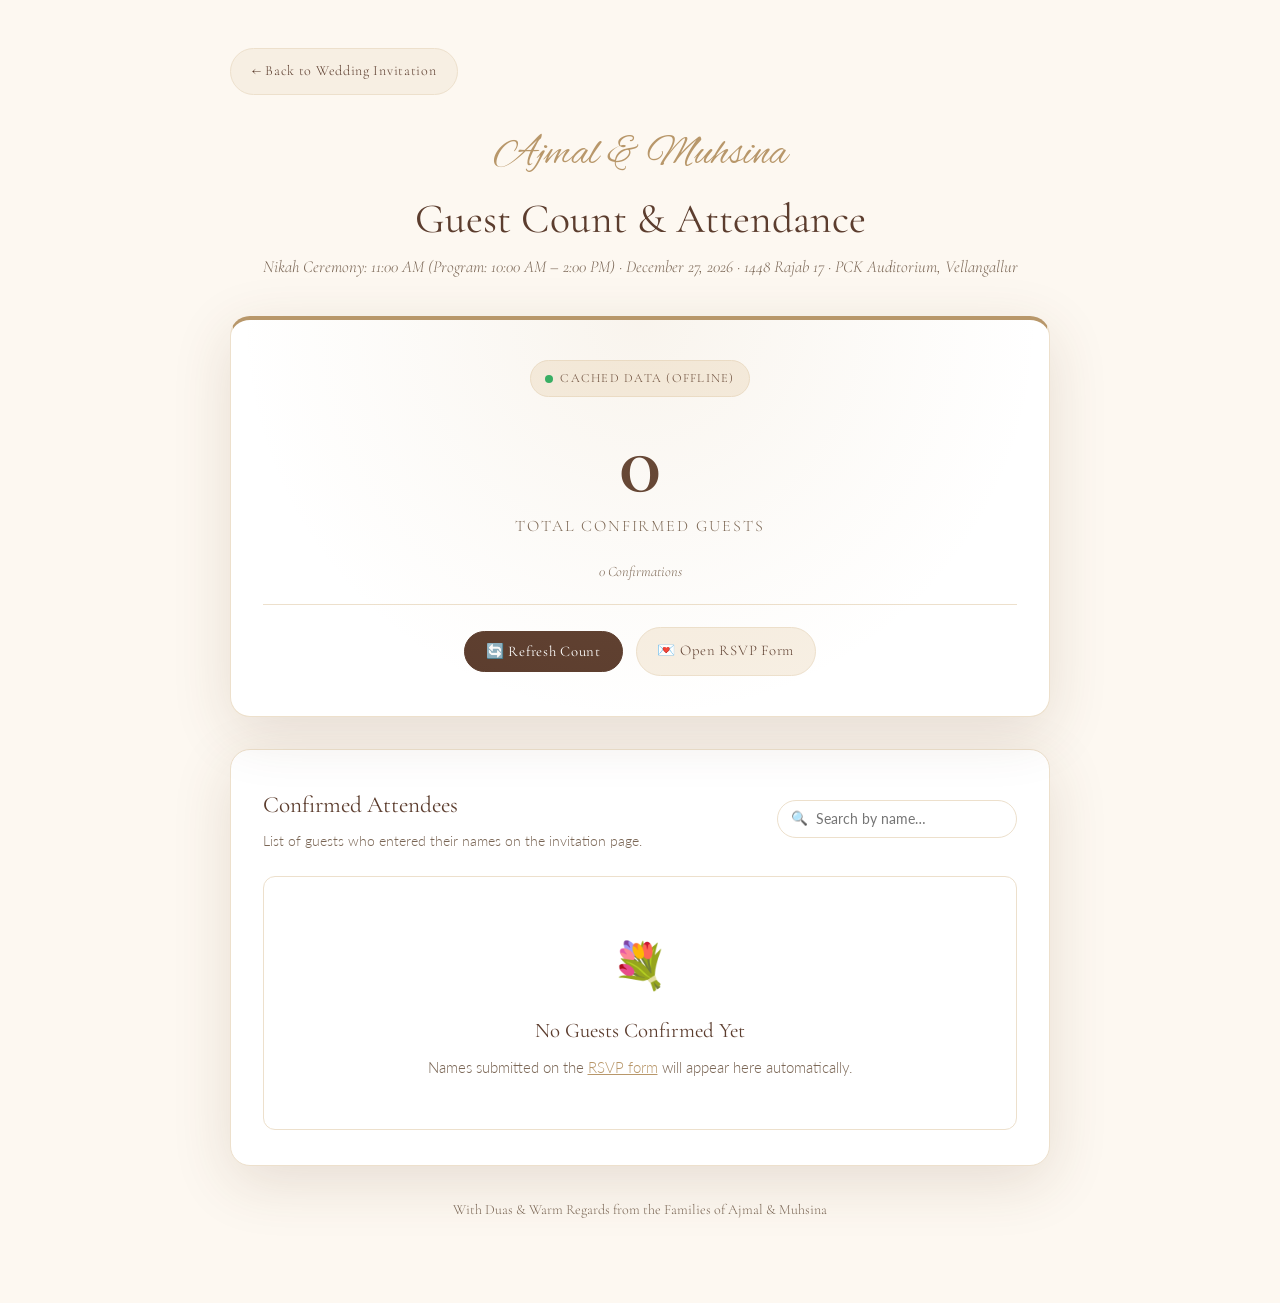
==== commit 2ae3fbdd: "count-rabic-month" ====
--- a/guest-count.html
+++ b/guest-count.html
@@ -29,7 +29,7 @@
     <header class="count-page__header">
       <div class="count-page__brand script">Ajmal &amp; Muhsina</div>
       <h1 class="count-page__title serif">Guest Count &amp; Attendance</h1>
-      <p class="count-page__sub">Nikah Ceremony: 11:00 AM (Program: 10:00 AM – 2:00 PM) · December 27, 2026 · PCK Auditorium, Vellangallur</p>
+      <p class="count-page__sub">Nikah Ceremony: 11:00 AM (Program: 10:00 AM – 2:00 PM) · December 27, 2026 · 1448 Rajab 17 · PCK Auditorium, Vellangallur</p>
     </header>
 
     <!-- Main Counter Card -->
@@ -42,6 +42,7 @@
       <div>
         <div class="count-big-number" id="guest-total-count">0</div>
         <div class="count-label-sub">Total Confirmed Guests</div>
+        <div class="count-entries-sub" id="guest-entries-count" style="font-size: 0.9rem; color: var(--text-muted); margin-top: 0.35rem; font-family: var(--font-serif); font-style: italic;">0 Confirmations</div>
       </div>
 
       <div class="count-actions-bar">
@@ -83,9 +84,10 @@
         <table class="guests-table" id="guests-table">
           <thead>
             <tr>
-              <th style="width: 70px; text-align: center;">#</th>
+              <th style="width: 60px; text-align: center;">#</th>
               <th>Guest Name</th>
-              <th style="width: 220px;">Confirmed On</th>
+              <th style="width: 110px; text-align: center;">Members</th>
+              <th style="width: 210px;">Confirmed On</th>
             </tr>
           </thead>
           <tbody id="guests-tbody">
@@ -111,7 +113,7 @@
 
   </div>
 
-  <script src="script.js?v=2.2"></script>
+  <script src="script.js?v=2.3"></script>
   <script>
     // Immediate execution guarantee
     if (typeof loadGuestCountData === 'function') {
--- a/style.css
+++ b/style.css
@@ -2531,3 +2531,200 @@
   }
 }
 
+/* ══════════════════════════════════════════ */
+/*  NUMBER OF MEMBERS INPUT & STEPPER         */
+/*  (Warm Cream, Gold & Brown Wedding Theme)  */
+/* ══════════════════════════════════════════ */
+.members-field-wrap {
+  margin-top: 1.45rem;
+}
+
+.members-stepper-box {
+  display: flex;
+  align-items: center;
+  justify-content: space-between;
+  background: #fffdfa;
+  border: 1.5px solid rgba(184, 151, 106, 0.38);
+  border-radius: 50px;
+  padding: 0.35rem 0.5rem;
+  transition: border-color 0.25s ease, box-shadow 0.25s ease;
+  box-shadow: 0 2px 10px rgba(92, 61, 46, 0.04);
+}
+
+.members-stepper-box:focus-within {
+  border-color: var(--gold);
+  box-shadow: 0 0 0 4px rgba(184, 151, 106, 0.16);
+}
+
+.stepper-btn {
+  width: 42px;
+  height: 42px;
+  border-radius: 50%;
+  border: 1px solid rgba(184, 151, 106, 0.35);
+  background: var(--cream-warm);
+  color: var(--brown-dark);
+  font-size: 1.35rem;
+  line-height: 1;
+  cursor: pointer;
+  display: flex;
+  align-items: center;
+  justify-content: center;
+  transition: all 0.2s ease;
+  flex-shrink: 0;
+  font-family: var(--font-serif);
+}
+
+.stepper-btn:hover {
+  background: var(--gold);
+  color: #ffffff;
+  border-color: var(--gold);
+  transform: scale(1.04);
+}
+
+.stepper-btn:active {
+  transform: scale(0.96);
+}
+
+.members-input-center {
+  display: flex;
+  align-items: baseline;
+  justify-content: center;
+  gap: 0.4rem;
+  flex: 1;
+}
+
+.members-number-input {
+  width: 58px;
+  text-align: center;
+  border: none !important;
+  outline: none !important;
+  box-shadow: none !important;
+  background: transparent !important;
+  font-family: var(--font-serif);
+  font-size: 1.45rem;
+  font-weight: 600;
+  color: var(--brown-dark);
+  padding: 0.2rem 0 !important;
+  margin: 0 !important;
+  -moz-appearance: textfield;
+}
+
+.members-number-input::-webkit-outer-spin-button,
+.members-number-input::-webkit-inner-spin-button {
+  -webkit-appearance: none;
+  margin: 0;
+}
+
+.members-unit-label {
+  font-family: var(--font-serif);
+  font-style: italic;
+  font-size: 1rem;
+  color: var(--text-muted);
+}
+
+.members-presets {
+  display: flex;
+  align-items: center;
+  justify-content: center;
+  gap: 0.5rem;
+  margin-top: 0.75rem;
+  flex-wrap: wrap;
+}
+
+.member-preset-pill {
+  min-width: 42px;
+  height: 32px;
+  padding: 0 0.75rem;
+  border-radius: 50px;
+  border: 1px solid rgba(184, 151, 106, 0.35);
+  background: #fffdfa;
+  color: var(--brown);
+  font-family: var(--font-serif);
+  font-size: 0.92rem;
+  font-weight: 500;
+  cursor: pointer;
+  transition: all 0.2s ease;
+}
+
+.member-preset-pill:hover {
+  border-color: var(--gold);
+  background: var(--cream-warm);
+}
+
+.member-preset-pill.active {
+  background: linear-gradient(135deg, var(--gold) 0%, #9a7647 100%);
+  color: #ffffff;
+  border-color: var(--gold);
+  box-shadow: 0 3px 10px rgba(184, 151, 106, 0.3);
+}
+
+.guest-members-badge {
+  display: inline-block;
+  font-family: var(--font-serif);
+  font-size: 0.9rem;
+  font-weight: 600;
+  color: var(--brown-dark);
+  background: rgba(184, 151, 106, 0.16);
+  border: 1px solid rgba(184, 151, 106, 0.35);
+  padding: 0.22rem 0.65rem;
+  border-radius: 50px;
+  white-space: nowrap;
+}
+
+/* ══════════════════════════════════════════ */
+/*  HIJRI / ARABIC DATE DISPLAY               */
+/* ══════════════════════════════════════════ */
+.hijri-date-banner {
+  display: inline-flex;
+  align-items: center;
+  justify-content: center;
+  gap: 0.65rem;
+  flex-wrap: wrap;
+  margin: -1.1rem auto 2rem;
+  padding: 0.55rem 1.45rem;
+  background: #fffdfa;
+  border: 1px solid rgba(184, 151, 106, 0.4);
+  border-radius: 50px;
+  box-shadow: 0 4px 16px rgba(92, 61, 46, 0.08);
+  color: var(--brown-dark);
+}
+
+.hijri-moon {
+  font-size: 1rem;
+  line-height: 1;
+}
+
+.hijri-en {
+  font-family: var(--font-serif);
+  font-size: 1.05rem;
+  font-weight: 600;
+  letter-spacing: 0.08em;
+  color: var(--brown-dark);
+}
+
+.hijri-sep {
+  color: var(--gold);
+  font-weight: 700;
+}
+
+.hijri-ar {
+  font-family: 'Amiri', serif;
+  font-size: 1.2rem;
+  color: var(--gold);
+  font-weight: 700;
+  line-height: 1.2;
+}
+
+.event-card__hijri {
+  display: inline-block;
+  margin-top: 0.55rem;
+  padding: 0.28rem 0.95rem;
+  background: rgba(184, 151, 106, 0.14);
+  border: 1px solid rgba(184, 151, 106, 0.35);
+  border-radius: 50px;
+  font-family: 'Amiri', var(--font-serif), serif;
+  font-size: 0.95rem;
+  color: var(--brown);
+  letter-spacing: 0.04em;
+}
+
